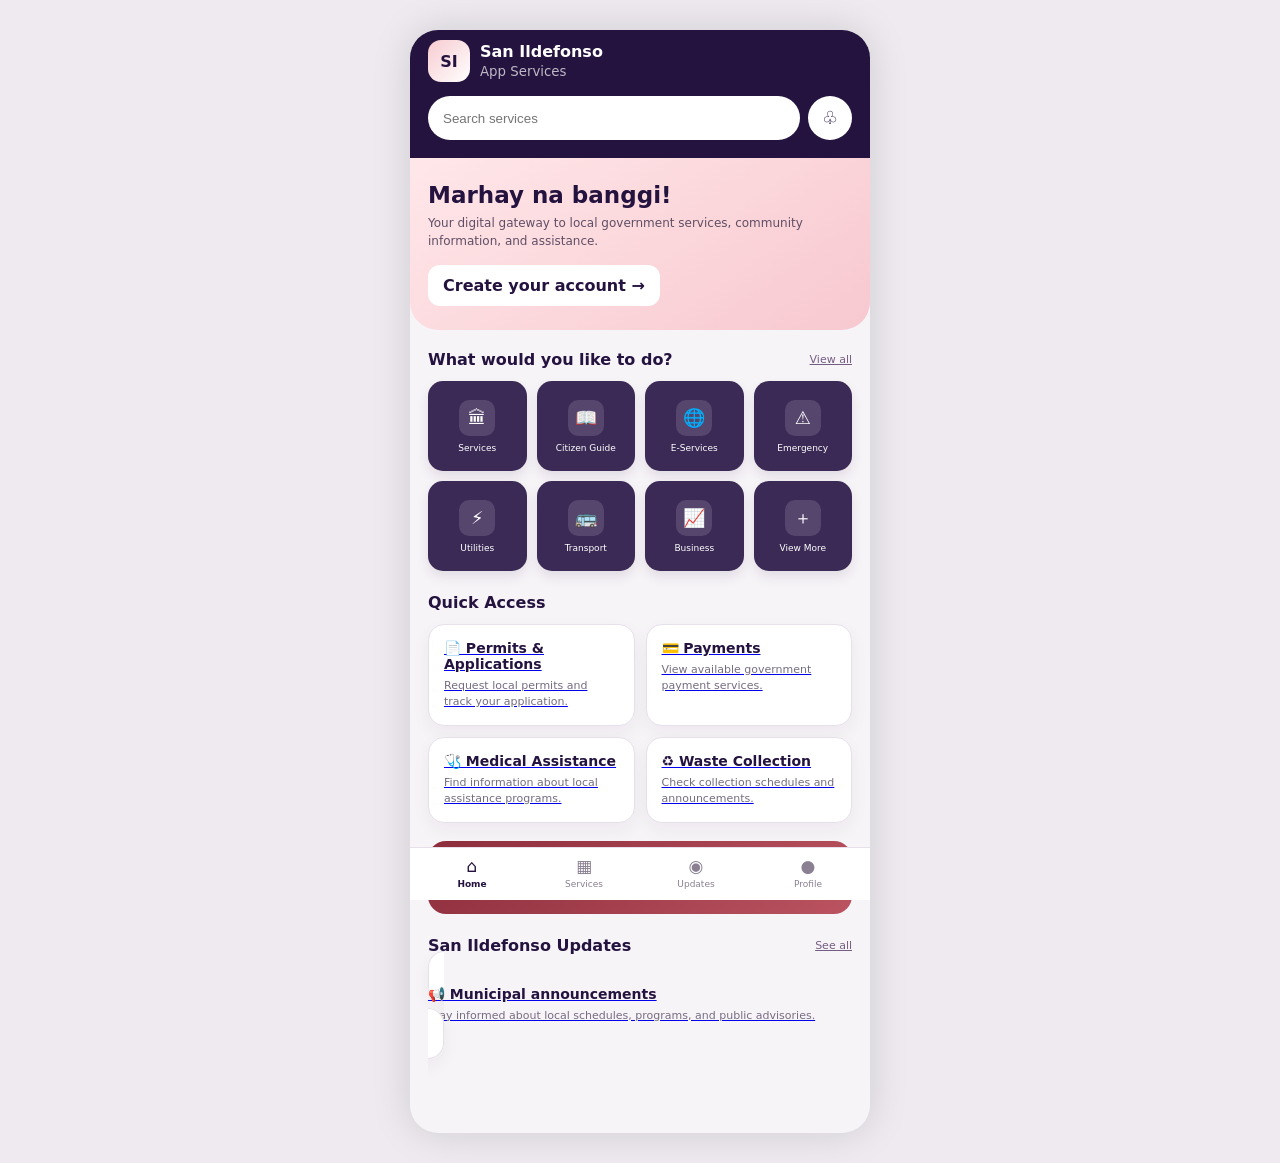
==== index.html @ 16d7f3b8 "Add files via upload" ====
<!doctype html><html><head><meta charset="utf-8"><meta name="viewport" content="width=device-width,initial-scale=1"><title>San Ildefonso App Services</title><link rel="stylesheet" href="styles.css"></head><body><div class="app"><header class="top"><div class="brand"><div class="logo">SI</div><div><h1>San Ildefonso</h1><small>App Services</small></div></div><div class="search"><input id="search" oninput="filterServices()" placeholder="Search services"><button class="round" onclick="toast('No new notifications')">♧</button></div></header><section class="hero"><h2>Marhay na banggi!</h2><p>Your digital gateway to local government services, community information, and assistance.</p><a class="btn light" href="profile.html">Create your account →</a></section><main class="content"><div class="title"><h3>What would you like to do?</h3><a href="services.html">View all</a></div><div class="grid"><a class="service" data-search="services government permits records" href="services.html"><div class="ico">🏛</div><span>Services</span></a><a class="service" data-search="citizen guide information" href="citizen-guide.html"><div class="ico">📖</div><span>Citizen Guide</span></a><a class="service" data-search="e services online documents" href="e-services.html"><div class="ico">🌐</div><span>E-Services</span></a><a class="service" data-search="emergency hotline rescue" href="emergency.html"><div class="ico">⚠</div><span>Emergency</span></a><a class="service" data-search="utilities water electricity waste" href="utilities.html"><div class="ico">⚡</div><span>Utilities</span></a><a class="service" data-search="transport traffic routes" href="transport.html"><div class="ico">🚌</div><span>Transport</span></a><a class="service" data-search="business permits market" href="business.html"><div class="ico">📈</div><span>Business</span></a><a class="service" data-search="more services" href="services.html"><div class="ico">＋</div><span>View More</span></a></div><section style="margin-top:22px"><div class="title"><h3>Quick Access</h3></div><div class="cards two"><a class="card" href="permits.html"><h3>📄 Permits & Applications</h3><p>Request local permits and track your application.</p></a><a class="card" href="e-services.html"><h3>💳 Payments</h3><p>View available government payment services.</p></a><a class="card" href="e-services.html"><h3>🩺 Medical Assistance</h3><p>Find information about local assistance programs.</p></a><a class="card" href="utilities.html"><h3>♻ Waste Collection</h3><p>Check collection schedules and announcements.</p></a></div></section><section style="margin-top:18px"><div class="emergency"><div><h3>Need emergency assistance?</h3><p>Access local emergency hotlines quickly.</p></div><a class="btn light" href="emergency.html">Call</a></div></section><section style="margin-top:22px"><div class="title"><h3>San Ildefonso Updates</h3><a href="updates.html">See all</a></div><a class="card" href="updates.html"><h3>📢 Municipal announcements</h3><p>Stay informed about local schedules, programs, and public advisories.</p></a></section></main><nav class="bottom"><a class="nav active" href="index.html"><b>⌂</b>Home</a><a class="nav" href="services.html"><b>▦</b>Services</a><a class="nav" href="updates.html"><b>◉</b>Updates</a><a class="nav" href="profile.html"><b>●</b>Profile</a></nav></div><script src="app.js"></script></body></html>
---- styles.css ----
:root{--p:#24123f;--p2:#3a2a55;--pink:#f7cbd0;--bg:#f7f4f8;--card:#fff;--text:#21172c;--muted:#756c80;--line:#e7e0ea;--danger:#a93646}*{box-sizing:border-box}body{margin:0;background:#eeeaf0;color:var(--text);font-family:Inter,system-ui,-apple-system,Segoe UI,Roboto,Arial,sans-serif}.app{width:min(100%,460px);min-height:100vh;margin:auto;background:var(--bg);box-shadow:0 0 40px #0002}.top{background:var(--p);color:#fff;padding:10px 18px 18px}.brand{display:flex;align-items:center;gap:10px;margin-bottom:14px}.logo{width:42px;height:42px;border-radius:13px;background:linear-gradient(135deg,var(--pink),#fff);display:grid;place-items:center;color:var(--p);font-weight:900}.brand h1{font-size:16px;margin:0}.brand small{opacity:.7}.search{display:flex;gap:8px}.search input{flex:1;border:0;border-radius:24px;padding:12px 15px;outline:0}.round{width:44px;height:44px;border:0;border-radius:50%;background:#fff;color:var(--p);font-size:18px}.hero{padding:24px 18px;background:linear-gradient(145deg,#ffe7e9,#f7c8cf);border-radius:0 0 28px 28px}.hero h2{margin:0 0 6px;color:var(--p);font-size:23px}.hero p{margin:0 0 15px;color:#604e65;font-size:12px;line-height:1.5}.btn{border:0;border-radius:12px;padding:11px 15px;background:var(--p);color:#fff;font-weight:700;text-decoration:none;display:inline-block}.btn.light{background:#fff;color:var(--p)}.content{padding:20px 18px 90px}.title{display:flex;align-items:center;justify-content:space-between;margin-bottom:12px}.title h2,.title h3{margin:0;color:var(--p)}.title h2{font-size:20px}.title h3{font-size:16px}.title a{font-size:11px;color:#745d82}.grid{display:grid;grid-template-columns:repeat(4,1fr);gap:10px}.service{background:var(--p2);color:#fff;border:0;border-radius:15px;min-height:90px;padding:10px 4px;display:flex;flex-direction:column;align-items:center;justify-content:center;gap:7px;text-decoration:none;box-shadow:0 6px 12px #24123f1a}.ico{width:36px;height:36px;border-radius:10px;background:#56466d;display:grid;place-items:center;font-size:18px}.service span{font-size:9px;text-align:center}.cards{display:grid;gap:11px}.card{background:var(--card);border:1px solid var(--line);border-radius:16px;padding:15px;box-shadow:0 7px 18px #1e0f2d0d}.card h3{font-size:14px;margin:0 0 6px;color:var(--p)}.card p{font-size:11px;color:var(--muted);line-height:1.45;margin:0}.two{grid-template-columns:1fr 1fr}.emergency{background:linear-gradient(135deg,#8d2d3c,#bb5360);color:#fff;border-radius:18px;padding:16px;display:flex;justify-content:space-between;align-items:center;gap:12px}.emergency h3{margin:0;font-size:14px}.emergency p{font-size:10px;margin:4px 0 0;opacity:.85}.form{display:grid;gap:12px}.form label{font-size:11px;font-weight:700;color:var(--p)}.form input,.form select,.form textarea{width:100%;margin-top:5px;padding:12px;border:1px solid var(--line);border-radius:11px;background:#fff;outline:0}.form textarea{min-height:100px;resize:vertical}.notice{padding:12px;border-radius:12px;background:#eee9f3;font-size:11px;line-height:1.45}.danger{background:#fdecee;color:#8e2938}.back{display:inline-flex;text-decoration:none;color:#fff;font-size:12px;margin-bottom:15px}.list{display:grid;gap:10px}.list a,.list button{display:block;text-decoration:none;background:#fff;border:1px solid var(--line);border-radius:13px;padding:14px;color:var(--text);text-align:left}.list strong{display:block;color:var(--p);font-size:13px}.list small{display:block;color:var(--muted);font-size:10px;margin-top:4px}.news{display:grid;gap:11px}.bottom{position:fixed;bottom:0;width:min(100%,460px);background:#fff;border-top:1px solid var(--line);display:grid;grid-template-columns:repeat(4,1fr);padding:8px 6px 11px;z-index:5}.nav{border:0;background:none;color:#8a8091;font-size:9px;display:flex;flex-direction:column;align-items:center;gap:3px;text-decoration:none}.nav b{font-size:17px;font-weight:500}.nav.active{color:var(--p);font-weight:800}.toast{position:fixed;left:50%;bottom:78px;transform:translate(-50%,20px);background:#21122f;color:#fff;padding:11px 15px;border-radius:12px;font-size:11px;opacity:0;pointer-events:none;transition:.2s;z-index:20}.toast.show{opacity:1;transform:translate(-50%,0)}@media(min-width:700px){body{padding:30px}.app{border-radius:28px;overflow:hidden}}
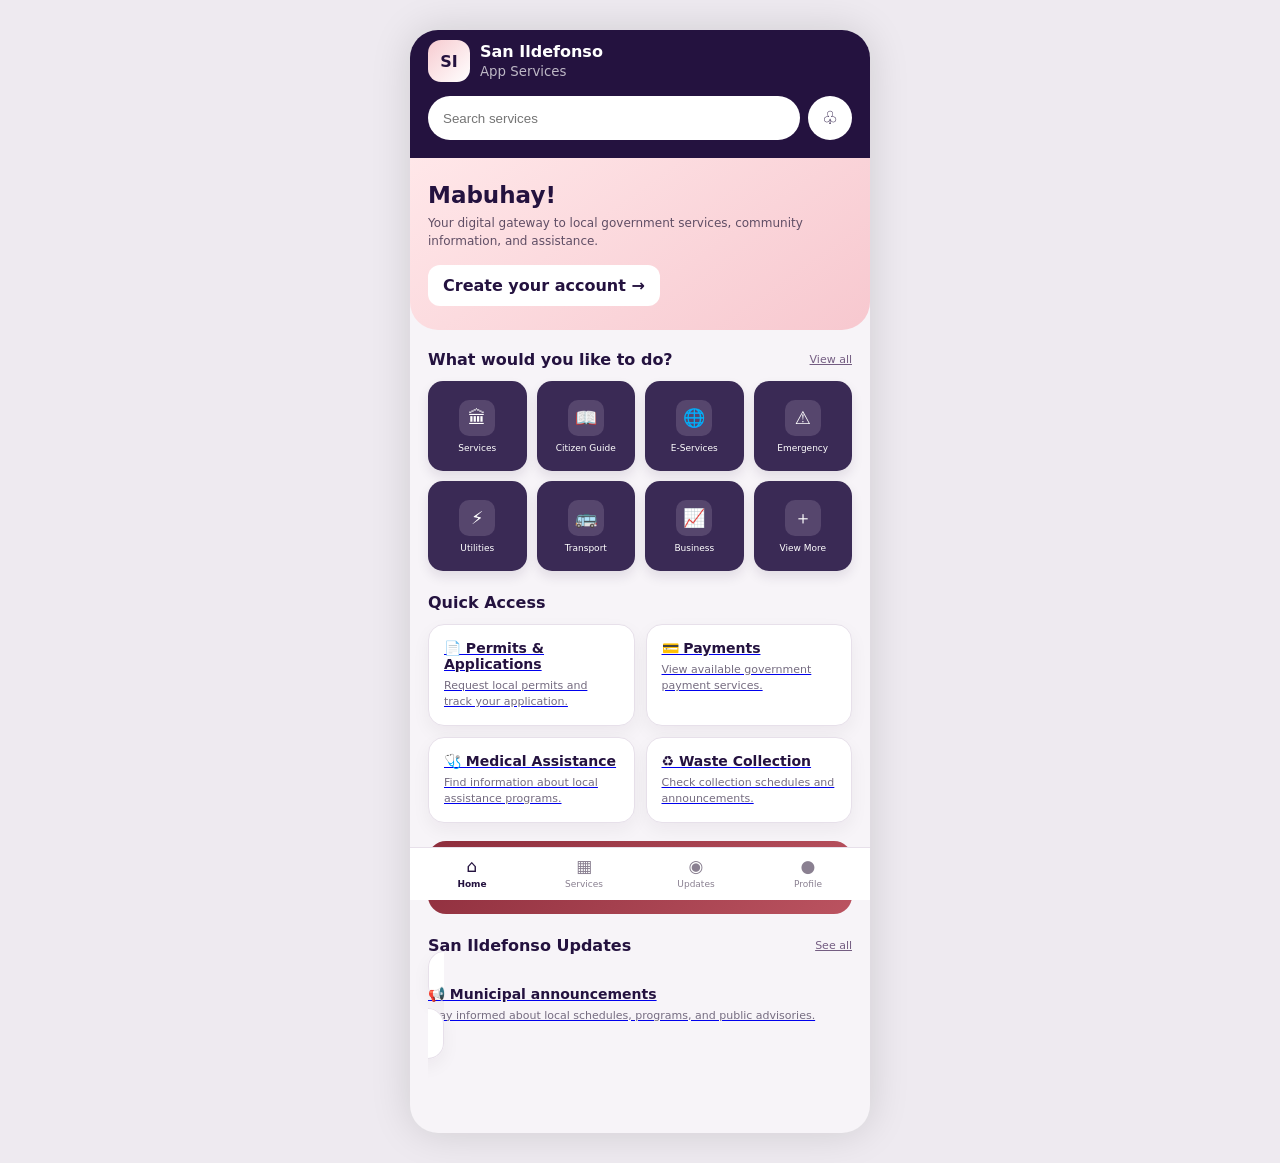
==== commit 0ef641f6: "Update index.html" ====
--- a/index.html
+++ b/index.html
@@ -1 +1 @@
-<!doctype html><html><head><meta charset="utf-8"><meta name="viewport" content="width=device-width,initial-scale=1"><title>San Ildefonso App Services</title><link rel="stylesheet" href="styles.css"></head><body><div class="app"><header class="top"><div class="brand"><div class="logo">SI</div><div><h1>San Ildefonso</h1><small>App Services</small></div></div><div class="search"><input id="search" oninput="filterServices()" placeholder="Search services"><button class="round" onclick="toast('No new notifications')">♧</button></div></header><section class="hero"><h2>Marhay na banggi!</h2><p>Your digital gateway to local government services, community information, and assistance.</p><a class="btn light" href="profile.html">Create your account →</a></section><main class="content"><div class="title"><h3>What would you like to do?</h3><a href="services.html">View all</a></div><div class="grid"><a class="service" data-search="services government permits records" href="services.html"><div class="ico">🏛</div><span>Services</span></a><a class="service" data-search="citizen guide information" href="citizen-guide.html"><div class="ico">📖</div><span>Citizen Guide</span></a><a class="service" data-search="e services online documents" href="e-services.html"><div class="ico">🌐</div><span>E-Services</span></a><a class="service" data-search="emergency hotline rescue" href="emergency.html"><div class="ico">⚠</div><span>Emergency</span></a><a class="service" data-search="utilities water electricity waste" href="utilities.html"><div class="ico">⚡</div><span>Utilities</span></a><a class="service" data-search="transport traffic routes" href="transport.html"><div class="ico">🚌</div><span>Transport</span></a><a class="service" data-search="business permits market" href="business.html"><div class="ico">📈</div><span>Business</span></a><a class="service" data-search="more services" href="services.html"><div class="ico">＋</div><span>View More</span></a></div><section style="margin-top:22px"><div class="title"><h3>Quick Access</h3></div><div class="cards two"><a class="card" href="permits.html"><h3>📄 Permits & Applications</h3><p>Request local permits and track your application.</p></a><a class="card" href="e-services.html"><h3>💳 Payments</h3><p>View available government payment services.</p></a><a class="card" href="e-services.html"><h3>🩺 Medical Assistance</h3><p>Find information about local assistance programs.</p></a><a class="card" href="utilities.html"><h3>♻ Waste Collection</h3><p>Check collection schedules and announcements.</p></a></div></section><section style="margin-top:18px"><div class="emergency"><div><h3>Need emergency assistance?</h3><p>Access local emergency hotlines quickly.</p></div><a class="btn light" href="emergency.html">Call</a></div></section><section style="margin-top:22px"><div class="title"><h3>San Ildefonso Updates</h3><a href="updates.html">See all</a></div><a class="card" href="updates.html"><h3>📢 Municipal announcements</h3><p>Stay informed about local schedules, programs, and public advisories.</p></a></section></main><nav class="bottom"><a class="nav active" href="index.html"><b>⌂</b>Home</a><a class="nav" href="services.html"><b>▦</b>Services</a><a class="nav" href="updates.html"><b>◉</b>Updates</a><a class="nav" href="profile.html"><b>●</b>Profile</a></nav></div><script src="app.js"></script></body></html>
+<!doctype html><html><head><meta charset="utf-8"><meta name="viewport" content="width=device-width,initial-scale=1"><title>San Ildefonso App Services</title><link rel="stylesheet" href="styles.css"></head><body><div class="app"><header class="top"><div class="brand"><div class="logo">SI</div><div><h1>San Ildefonso</h1><small>App Services</small></div></div><div class="search"><input id="search" oninput="filterServices()" placeholder="Search services"><button class="round" onclick="toast('No new notifications')">♧</button></div></header><section class="hero"><h2>Mabuhay!</h2><p>Your digital gateway to local government services, community information, and assistance.</p><a class="btn light" href="profile.html">Create your account →</a></section><main class="content"><div class="title"><h3>What would you like to do?</h3><a href="services.html">View all</a></div><div class="grid"><a class="service" data-search="services government permits records" href="services.html"><div class="ico">🏛</div><span>Services</span></a><a class="service" data-search="citizen guide information" href="citizen-guide.html"><div class="ico">📖</div><span>Citizen Guide</span></a><a class="service" data-search="e services online documents" href="e-services.html"><div class="ico">🌐</div><span>E-Services</span></a><a class="service" data-search="emergency hotline rescue" href="emergency.html"><div class="ico">⚠</div><span>Emergency</span></a><a class="service" data-search="utilities water electricity waste" href="utilities.html"><div class="ico">⚡</div><span>Utilities</span></a><a class="service" data-search="transport traffic routes" href="transport.html"><div class="ico">🚌</div><span>Transport</span></a><a class="service" data-search="business permits market" href="business.html"><div class="ico">📈</div><span>Business</span></a><a class="service" data-search="more services" href="services.html"><div class="ico">＋</div><span>View More</span></a></div><section style="margin-top:22px"><div class="title"><h3>Quick Access</h3></div><div class="cards two"><a class="card" href="permits.html"><h3>📄 Permits & Applications</h3><p>Request local permits and track your application.</p></a><a class="card" href="e-services.html"><h3>💳 Payments</h3><p>View available government payment services.</p></a><a class="card" href="e-services.html"><h3>🩺 Medical Assistance</h3><p>Find information about local assistance programs.</p></a><a class="card" href="utilities.html"><h3>♻ Waste Collection</h3><p>Check collection schedules and announcements.</p></a></div></section><section style="margin-top:18px"><div class="emergency"><div><h3>Need emergency assistance?</h3><p>Access local emergency hotlines quickly.</p></div><a class="btn light" href="emergency.html">Call</a></div></section><section style="margin-top:22px"><div class="title"><h3>San Ildefonso Updates</h3><a href="updates.html">See all</a></div><a class="card" href="updates.html"><h3>📢 Municipal announcements</h3><p>Stay informed about local schedules, programs, and public advisories.</p></a></section></main><nav class="bottom"><a class="nav active" href="index.html"><b>⌂</b>Home</a><a class="nav" href="services.html"><b>▦</b>Services</a><a class="nav" href="updates.html"><b>◉</b>Updates</a><a class="nav" href="profile.html"><b>●</b>Profile</a></nav></div><script src="app.js"></script></body></html>
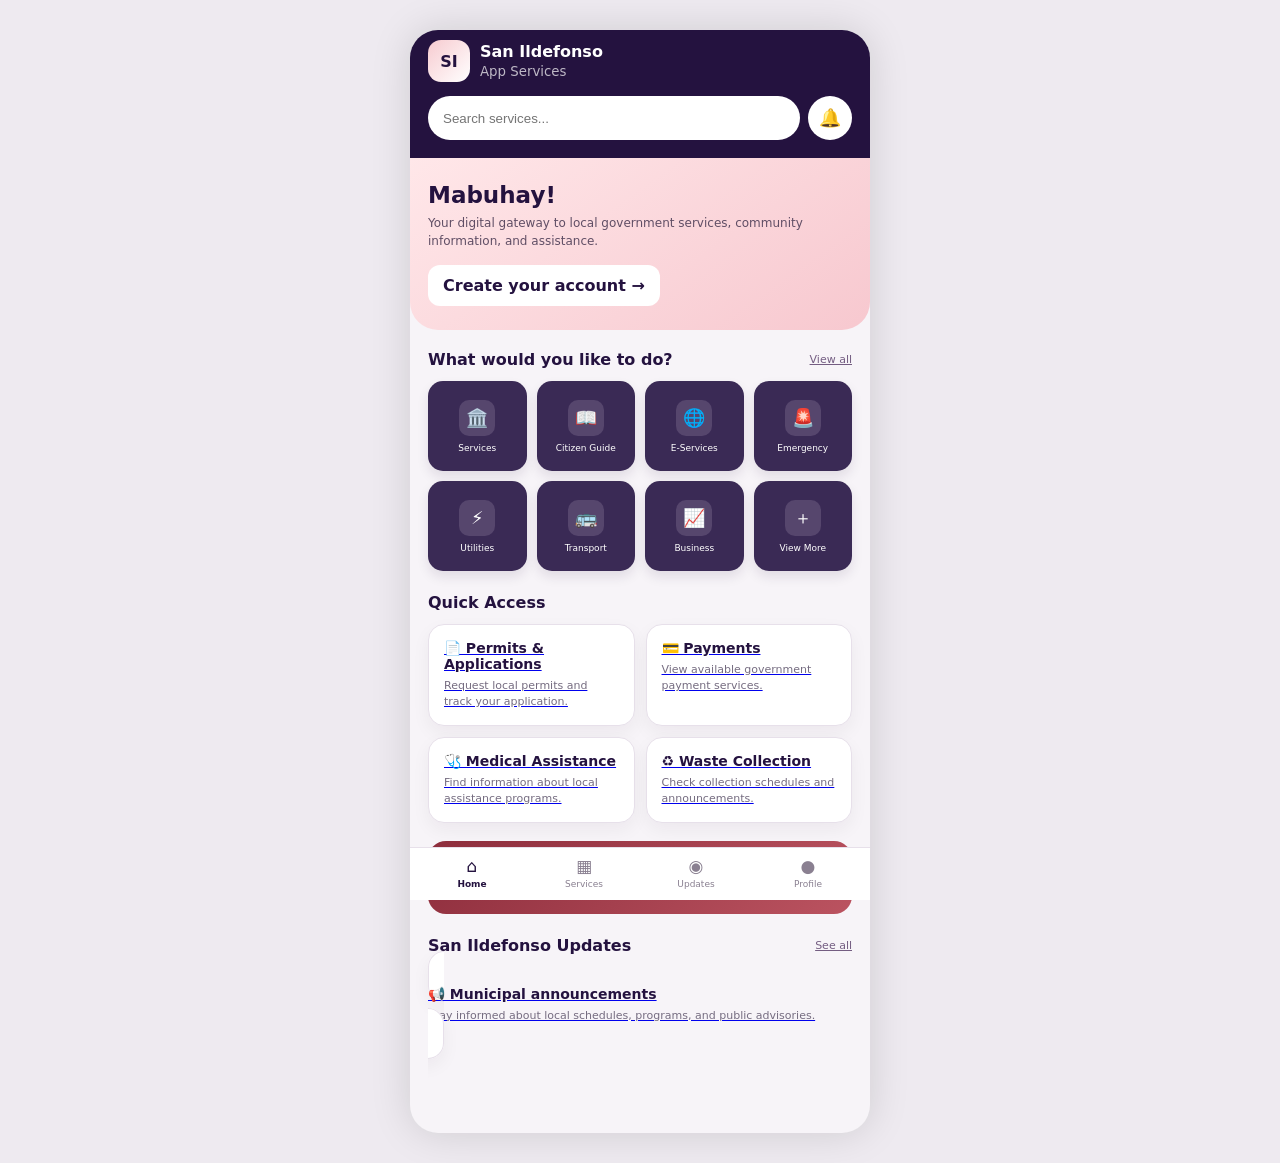
==== commit 6bddcfa1: "Update index.html" ====
--- a/index.html
+++ b/index.html
@@ -1 +1,356 @@
-<!doctype html><html><head><meta charset="utf-8"><meta name="viewport" content="width=device-width,initial-scale=1"><title>San Ildefonso App Services</title><link rel="stylesheet" href="styles.css"></head><body><div class="app"><header class="top"><div class="brand"><div class="logo">SI</div><div><h1>San Ildefonso</h1><small>App Services</small></div></div><div class="search"><input id="search" oninput="filterServices()" placeholder="Search services"><button class="round" onclick="toast('No new notifications')">♧</button></div></header><section class="hero"><h2>Mabuhay!</h2><p>Your digital gateway to local government services, community information, and assistance.</p><a class="btn light" href="profile.html">Create your account →</a></section><main class="content"><div class="title"><h3>What would you like to do?</h3><a href="services.html">View all</a></div><div class="grid"><a class="service" data-search="services government permits records" href="services.html"><div class="ico">🏛</div><span>Services</span></a><a class="service" data-search="citizen guide information" href="citizen-guide.html"><div class="ico">📖</div><span>Citizen Guide</span></a><a class="service" data-search="e services online documents" href="e-services.html"><div class="ico">🌐</div><span>E-Services</span></a><a class="service" data-search="emergency hotline rescue" href="emergency.html"><div class="ico">⚠</div><span>Emergency</span></a><a class="service" data-search="utilities water electricity waste" href="utilities.html"><div class="ico">⚡</div><span>Utilities</span></a><a class="service" data-search="transport traffic routes" href="transport.html"><div class="ico">🚌</div><span>Transport</span></a><a class="service" data-search="business permits market" href="business.html"><div class="ico">📈</div><span>Business</span></a><a class="service" data-search="more services" href="services.html"><div class="ico">＋</div><span>View More</span></a></div><section style="margin-top:22px"><div class="title"><h3>Quick Access</h3></div><div class="cards two"><a class="card" href="permits.html"><h3>📄 Permits & Applications</h3><p>Request local permits and track your application.</p></a><a class="card" href="e-services.html"><h3>💳 Payments</h3><p>View available government payment services.</p></a><a class="card" href="e-services.html"><h3>🩺 Medical Assistance</h3><p>Find information about local assistance programs.</p></a><a class="card" href="utilities.html"><h3>♻ Waste Collection</h3><p>Check collection schedules and announcements.</p></a></div></section><section style="margin-top:18px"><div class="emergency"><div><h3>Need emergency assistance?</h3><p>Access local emergency hotlines quickly.</p></div><a class="btn light" href="emergency.html">Call</a></div></section><section style="margin-top:22px"><div class="title"><h3>San Ildefonso Updates</h3><a href="updates.html">See all</a></div><a class="card" href="updates.html"><h3>📢 Municipal announcements</h3><p>Stay informed about local schedules, programs, and public advisories.</p></a></section></main><nav class="bottom"><a class="nav active" href="index.html"><b>⌂</b>Home</a><a class="nav" href="services.html"><b>▦</b>Services</a><a class="nav" href="updates.html"><b>◉</b>Updates</a><a class="nav" href="profile.html"><b>●</b>Profile</a></nav></div><script src="app.js"></script></body></html>
+<!DOCTYPE html>
+<html lang="en">
+
+<head>
+    <meta charset="UTF-8">
+    <meta name="viewport" content="width=device-width, initial-scale=1.0">
+    <meta name="theme-color" content="#24123f">
+
+    <title>San Ildefonso App Services</title>
+
+    <link rel="stylesheet" href="styles.css">
+</head>
+
+<body>
+
+    <div class="app">
+
+        <header class="top">
+
+            <div class="brand">
+
+                <div class="logo">
+                    SI
+                </div>
+
+                <div>
+                    <h1>San Ildefonso</h1>
+                    <small>App Services</small>
+                </div>
+
+            </div>
+
+            <div class="search">
+
+                <input
+                    id="search"
+                    type="search"
+                    placeholder="Search services..."
+                    oninput="filterServices()"
+                >
+
+                <button
+                    class="round"
+                    type="button"
+                    onclick="toast('No new notifications')"
+                >
+                    🔔
+                </button>
+
+            </div>
+
+        </header>
+
+
+        <section class="hero">
+
+            <h2>Mabuhay!</h2>
+
+            <p>
+                Your digital gateway to local government services,
+                community information, and assistance.
+            </p>
+
+            <a
+                class="btn light"
+                href="profile.html"
+            >
+                Create your account →
+            </a>
+
+        </section>
+
+
+        <main class="content">
+
+            <div class="title">
+
+                <h3>
+                    What would you like to do?
+                </h3>
+
+                <a href="services.html">
+                    View all
+                </a>
+
+            </div>
+
+
+            <div class="grid">
+
+                <a
+                    class="service"
+                    data-search="services government permits records"
+                    href="services.html"
+                >
+                    <div class="ico">🏛️</div>
+                    <span>Services</span>
+                </a>
+
+
+                <a
+                    class="service"
+                    data-search="citizen guide information"
+                    href="citizen-guide.html"
+                >
+                    <div class="ico">📖</div>
+                    <span>Citizen Guide</span>
+                </a>
+
+
+                <a
+                    class="service"
+                    data-search="e services online documents"
+                    href="e-services.html"
+                >
+                    <div class="ico">🌐</div>
+                    <span>E-Services</span>
+                </a>
+
+
+                <a
+                    class="service"
+                    data-search="emergency hotline rescue"
+                    href="emergency.html"
+                >
+                    <div class="ico">🚨</div>
+                    <span>Emergency</span>
+                </a>
+
+
+                <a
+                    class="service"
+                    data-search="utilities water electricity waste"
+                    href="utilities.html"
+                >
+                    <div class="ico">⚡</div>
+                    <span>Utilities</span>
+                </a>
+
+
+                <a
+                    class="service"
+                    data-search="transport traffic routes"
+                    href="transport.html"
+                >
+                    <div class="ico">🚌</div>
+                    <span>Transport</span>
+                </a>
+
+
+                <a
+                    class="service"
+                    data-search="business permits market"
+                    href="business.html"
+                >
+                    <div class="ico">📈</div>
+                    <span>Business</span>
+                </a>
+
+
+                <a
+                    class="service"
+                    data-search="more services"
+                    href="services.html"
+                >
+                    <div class="ico">＋</div>
+                    <span>View More</span>
+                </a>
+
+            </div>
+
+
+            <section style="margin-top: 22px;">
+
+                <div class="title">
+
+                    <h3>
+                        Quick Access
+                    </h3>
+
+                </div>
+
+
+                <div class="cards two">
+
+                    <a
+                        class="card"
+                        href="permits.html"
+                    >
+                        <h3>
+                            📄 Permits & Applications
+                        </h3>
+
+                        <p>
+                            Request local permits and track your application.
+                        </p>
+                    </a>
+
+
+                    <a
+                        class="card"
+                        href="e-services.html"
+                    >
+                        <h3>
+                            💳 Payments
+                        </h3>
+
+                        <p>
+                            View available government payment services.
+                        </p>
+                    </a>
+
+
+                    <a
+                        class="card"
+                        href="e-services.html"
+                    >
+                        <h3>
+                            🩺 Medical Assistance
+                        </h3>
+
+                        <p>
+                            Find information about local assistance programs.
+                        </p>
+                    </a>
+
+
+                    <a
+                        class="card"
+                        href="utilities.html"
+                    >
+                        <h3>
+                            ♻️ Waste Collection
+                        </h3>
+
+                        <p>
+                            Check collection schedules and announcements.
+                        </p>
+                    </a>
+
+                </div>
+
+            </section>
+
+
+            <section style="margin-top: 18px;">
+
+                <div class="emergency">
+
+                    <div>
+
+                        <h3>
+                            Need emergency assistance?
+                        </h3>
+
+                        <p>
+                            Access local emergency hotlines quickly.
+                        </p>
+
+                    </div>
+
+                    <a
+                        class="btn light"
+                        href="emergency.html"
+                    >
+                        Call
+                    </a>
+
+                </div>
+
+            </section>
+
+
+            <section style="margin-top: 22px;">
+
+                <div class="title">
+
+                    <h3>
+                        San Ildefonso Updates
+                    </h3>
+
+                    <a href="updates.html">
+                        See all
+                    </a>
+
+                </div>
+
+
+                <a
+                    class="card"
+                    href="updates.html"
+                >
+
+                    <h3>
+                        📢 Municipal announcements
+                    </h3>
+
+                    <p>
+                        Stay informed about local schedules,
+                        programs, and public advisories.
+                    </p>
+
+                </a>
+
+            </section>
+
+        </main>
+
+
+        <nav class="bottom">
+
+            <a
+                class="nav active"
+                href="index.html"
+            >
+                <b>⌂</b>
+                Home
+            </a>
+
+
+            <a
+                class="nav"
+                href="services.html"
+            >
+                <b>▦</b>
+                Services
+            </a>
+
+
+            <a
+                class="nav"
+                href="updates.html"
+            >
+                <b>◉</b>
+                Updates
+            </a>
+
+
+            <a
+                class="nav"
+                href="profile.html"
+            >
+                <b>●</b>
+                Profile
+            </a>
+
+        </nav>
+
+    </div>
+
+
+    <script src="app.js"></script>
+
+</body>
+
+</html>
